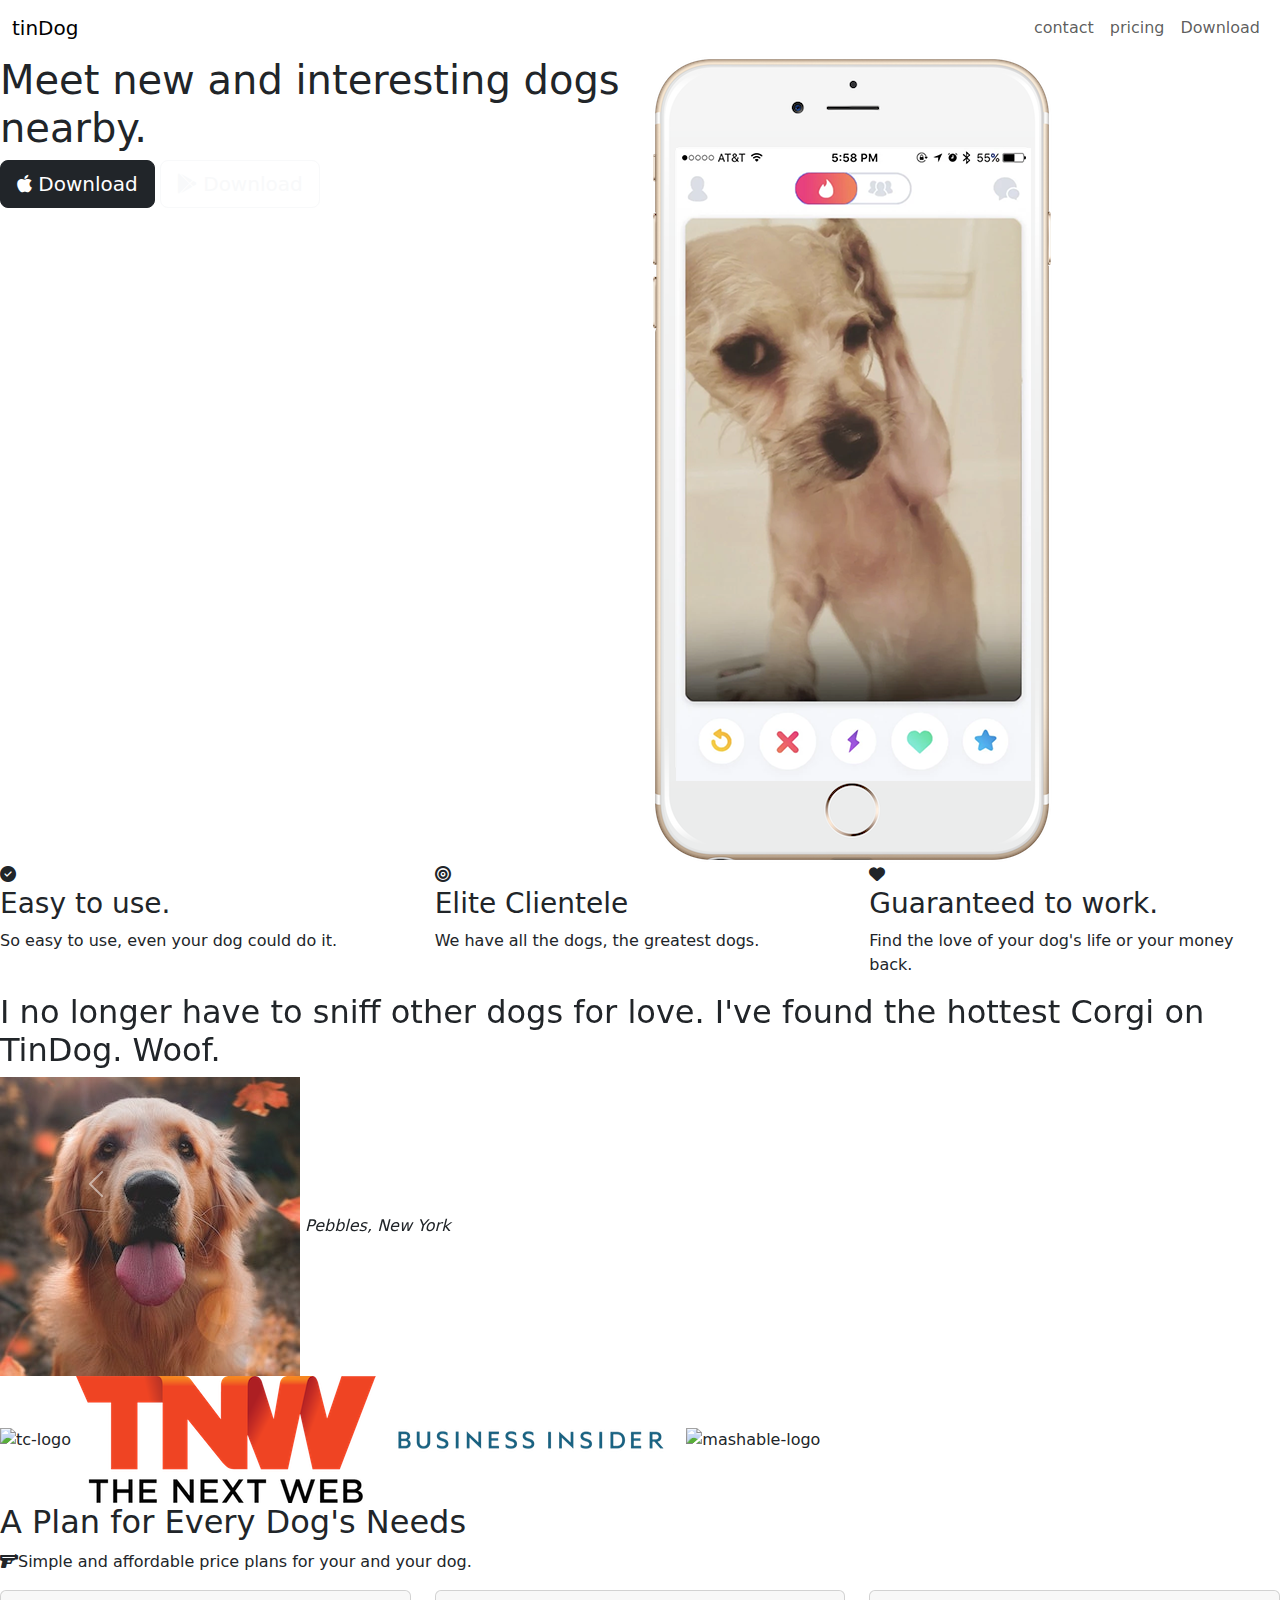
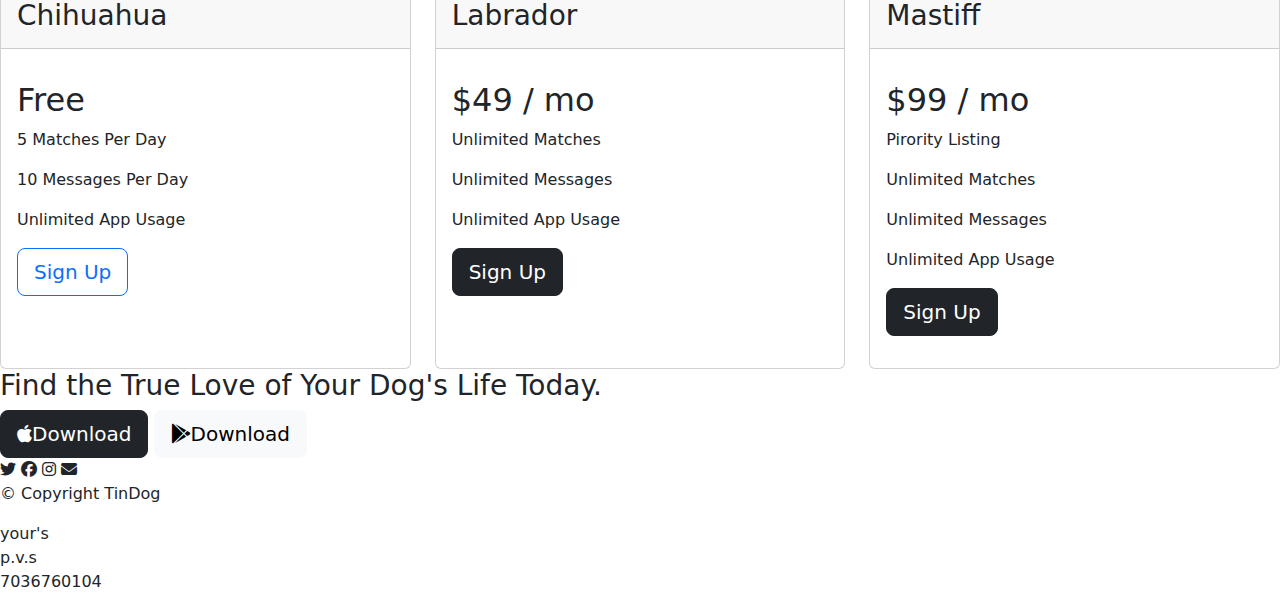
==== index.html @ dcb2fc6e "Update and rename firstbootstrap.html to index.html" ====
<!DOCTYPE html>
<html>

<head>
  <meta charset="utf-8">
  <title>tinDog</title>

            <!-- fontawesome -->
  <link rel="stylesheet" href="https://cdnjs.cloudflare.com/ajax/libs/font-awesome/6.6.0/css/all.min.css">
  <script src="https://cdnjs.cloudflare.com/ajax/libs/font-awesome/6.6.0/js/all.min.js" integrity="sha512-6sSYJqDreZRZGkJ3b+YfdhB3MzmuP9R7X1QZ6g5aIXhRvR1Y/N/P47jmnkENm7YL3oqsmI6AK+V6AD99uWDnIw==" crossorigin="anonymous" referrerpolicy="no-referrer"></script>

            <!-- css stylesheets -->
  <link href="https://cdn.jsdelivr.net/npm/bootstrap@5.3.3/dist/css/bootstrap.min.css" rel="stylesheet" integrity="sha384-QWTKZyjpPEjISv5WaRU9OFeRpok6YctnYmDr5pNlyT2bRjXh0JMhjY6hW+ALEwIH" crossorigin="anonymous">
  <link rel="stylesheet" href="D:\bootstrap\firstbootstrap.css">

            <!-- bootstrap script -->
  <script src="https://cdn.jsdelivr.net/npm/@popperjs/core@2.11.8/dist/umd/popper.min.js" integrity="sha384-I7E8VVD/ismYTF4hNIPjVp/Zjvgyol6VFvRkX/vR+Vc4jQkC+hVqc2pM8ODewa9r" crossorigin="anonymous"></script>
  <script src="https://cdn.jsdelivr.net/npm/bootstrap@5.3.3/dist/js/bootstrap.min.js" integrity="sha384-0pUGZvbkm6XF6gxjEnlmuGrJXVbNuzT9qBBavbLwCsOGabYfZo0T0to5eqruptLy" crossorigin="anonymous"></script>
  <script src="https://cdnjs.cloudflare.com/ajax/libs/bootstrap/5.3.3/js/bootstrap.min.js" integrity="sha512-ykZ1QQr0Jy/4ZkvKuqWn4iF3lqPZyij9iRv6sGqLRdTPkY69YX6+7wvVGmsdBbiIfN/8OdsI7HABjvEok6ZopQ==" crossorigin="anonymous" referrerpolicy="no-referrer"></script>
            <!-- googlefonts -->
  <link rel="preconnect" href="https://fonts.googleapis.com">
  <link rel="preconnect" href="https://fonts.gstatic.com" crossorigin>
  <link href="https://fonts.googleapis.com/css2?family=Montserrat:ital,wght@0,100..900;1,100..900&family=Ubuntu:ital,wght@0,300;0,400;0,500;0,700;1,300;1,400;1,500;1,700&display=swap" rel="stylesheet">

</head>
<body>

      <!--navbar-->

<section class="color-section" id="Title">
  <div class="container-fluid1">
    <nav class="navbar navbar-expand-lg">
  <div class="container-fluid">
    <a class="navbar-brand" href="#">tinDog</a>
    <button class="navbar-toggler" type="button" data-bs-toggle="collapse" data-bs-target="#navbarTogglerDemo01" aria-controls="navbarTogglerDemo01" aria-expanded="false" aria-label="Toggle navigation">
      <span class="navbar-toggler-icon"></span>
    </button>
    <div class="collapse navbar-collapse" id="navbarTogglerDemo01">
      <ul class="navbar-nav ms-auto">
        <li class="nav-item">
          <a class="nav-link"  href="#footer">contact</a>
        </li>
        <li class="nav-item">
          <a class="nav-link" href="#pricing">pricing</a>
        </li>
        <li class="nav-item">
          <a class="nav-link" href="#cta" >Download</a>
        </li>
      </ul>
    </div>
  </div>
</nav>

  <div class="row container-fluid2">
    <div class="col-lg-6">
      <h1 class="first-big-heading">Meet new and interesting dogs nearby.</h1>
      <button type="button" class="btn btn-dark btn-lg download-button"><i class="fa-brands fa-apple"></i> Download </button>
      <button type="button" class="btn btn-outline-light btn-lg download-button"><i class="fa-brands fa-google-play"></i> Download </button>
    </div>
    <div class="col-lg-6">
      <img class="img1" src="iphone6.png" alt="iphone-mockup">
    </div>
  </div>
</div>
  </section>


  <!-- Features -->

  <section class="white-section" id="features">
  <div class="row ">

    <div class="col-lg-4 col-md-12 col-sm-12 ">
      <i class=" awesome fas fa-check-circle"></i>
    <h3>Easy to use.</h3>
    <p class="featurep">So easy to use, even your dog could do it.</p>
    </div>

    <div class="col-lg-4 col-md-12 col-sm-12">
      <i class=" awesome fas fa-bullseye"></i>
    <h3>Elite Clientele</h3>
    <p class="featurep">We have all the dogs, the greatest dogs.</p>
    </div>

    <div class="col-lg-4 col-md-12 col-sm-12">
      <i class=" awesome fas fa-heart"></i>
    <h3>Guaranteed to work.</h3>
    <p class="featurep">Find the love of your dog's life or your money back.</p>
    </div>
  </div>

  </section>


  <!-- Testimonials -->

  <section class="color-section" id="testimonials">
    <div id="carouselExampleInterval" class="carousel slide" data-bs-ride="carousel">
  <div class="carousel-inner testimonials-pad">
    <div class="carousel-item active " data-bs-interval="3000">
      <h2 class="second-big-heading">I no longer have to sniff other dogs for love. I've found the hottest Corgi on TinDog. Woof.</h2>
      <img class="testimonials-img" src="dog-img.jpg" alt="dog-profile">
      <em>Pebbles, New York</em>

    </div>
    <div class="carousel-item" data-bs-interval="3000">
      <h2 class="second-big-heading">My dog used to be so lonely, but with TinDog's help, they've found the love of their life. I think.</h2>
      <img class="testimonials-img" src="lady-img.jpg" alt="lady-profile">
      <em>Beverly, Illinois</em>
    </div>
  </div>
  <button class=" carousel-control-prev" type="button" data-bs-target="#carouselExampleInterval" data-bs-slide="prev">
    <span class="carousel-control-prev-icon" aria-hidden="true"></span>
    <span class="visually-hidden">Previous</span>
  </button>
  <button class=" carousel-control-next" type="button" data-bs-target="#carouselExampleInterval" data-bs-slide="next">
    <span class="carousel-control-next-icon" aria-hidden="true"></span>
    <span class="visually-hidden">Next</span>
  </button>
</div>

  </section>


  <!-- Press -->

  <section class="color-section" id="press">
    <img class="pressimg" src="techcrunch.png" alt="tc-logo">
    <img class="pressimg" src="tnw.png" alt="tnw-logo">
    <img class="pressimg" src="bizinsider.png" alt="biz-insider-logo">
    <img class="pressimg" src="imashable.png" alt="mashable-logo">
  </section>


  <!-- Pricing -->

  <section class="white-section" id="pricing">

    <h2 class="second-big-heading">A Plan for Every Dog's Needs</h2>
    <p> <i class="fa-solid fa-gun"></i>Simple and affordable price plans for your and your dog.</p>


    <div class="row ">
  <div class="col-lg-4 col-md-6 col-sm-12">
    <div class="card h-100">
      <div class="card-header">
        <h3 class="card-title third-big-heading">Chihuahua</h3>
      </div>
      <div class="card-body">
          <p class="card-text">
          <h2  class="second-big-heading">Free</h2>
          <p>5 Matches Per Day</p>
          <p>10 Messages Per Day</p>
          <p>Unlimited App Usage</p>
          <button type="button" class="btn btn-lg btn-outline-primary Sign-up-btn" >Sign Up</button>
          </p>
      </div>
    </div>
  </div>
  <div class="col-lg-4 col-md-6 col-sm-12">
    <div class="card h-100">
      <div class="card-header">
        <h3 class="card-title third-big-heading">Labrador</h3>
      </div>
      <div class="card-body">
        <p class="card-text">
          <h2 class="second-big-heading">$49 / mo</h2>
          <p>Unlimited Matches</p>
          <p>Unlimited Messages</p>
          <p>Unlimited App Usage</p>
          <button type="button" class="btn btn-dark btn-lg Sign-up-btn">Sign Up</button>
         </p>
      </div>
    </div>
  </div>
  <div class="col-lg-4 col-md-12 col-sm-12">
    <div class="card h-100">
      <div class="card-header">
        <h3 class="card-title third-big-heading">Mastiff</h3>
      </div>
      <div class="card-body">
          <p class="card-text">
          <h2 class="second-big-heading">$99 / mo</h2>
          <p>Pirority Listing</p>
          <p>Unlimited Matches</p>
          <p>Unlimited Messages</p>
          <p>Unlimited App Usage</p>
          <button type="button" class="btn btn-lg btn-dark Sign-up-btn">Sign Up</button>
        </p>
      </div>
    </div>
  </div>
</div>

  </section>


  <!-- Call to Action -->

  <section class="color-section" id="cta">

    <h3 class="ctah3 first-big-heading"></i>Find the True Love of Your Dog's Life Today.</h3>
    <button type="button" class="btn btn-dark btn-lg download-button"> <i class="cta-fa fa-brands fa-apple"></i>Download</button>
    <button type="button" class="btn btn-lg btn-light download-button"> <i class="cta-fa fa-brands fa-google-play"></i>Download</button>

  </section>


  <!-- Footer -->

  <footer class="white-section" id="footer">
    <i class=" footer-fa fa-brands fa-twitter"></i>
    <i class=" footer-fa fa-brands fa-facebook"></i>
    <i class=" footer-fa fa-brands fa-instagram"></i>
    <i class="fa-solid fa-envelope"></i>
    <p>© Copyright TinDog</p>
    <p class="footerme">
      your's <br>
      p.v.s <br>
      7036760104</p>
  </footer>


</body>

</html>
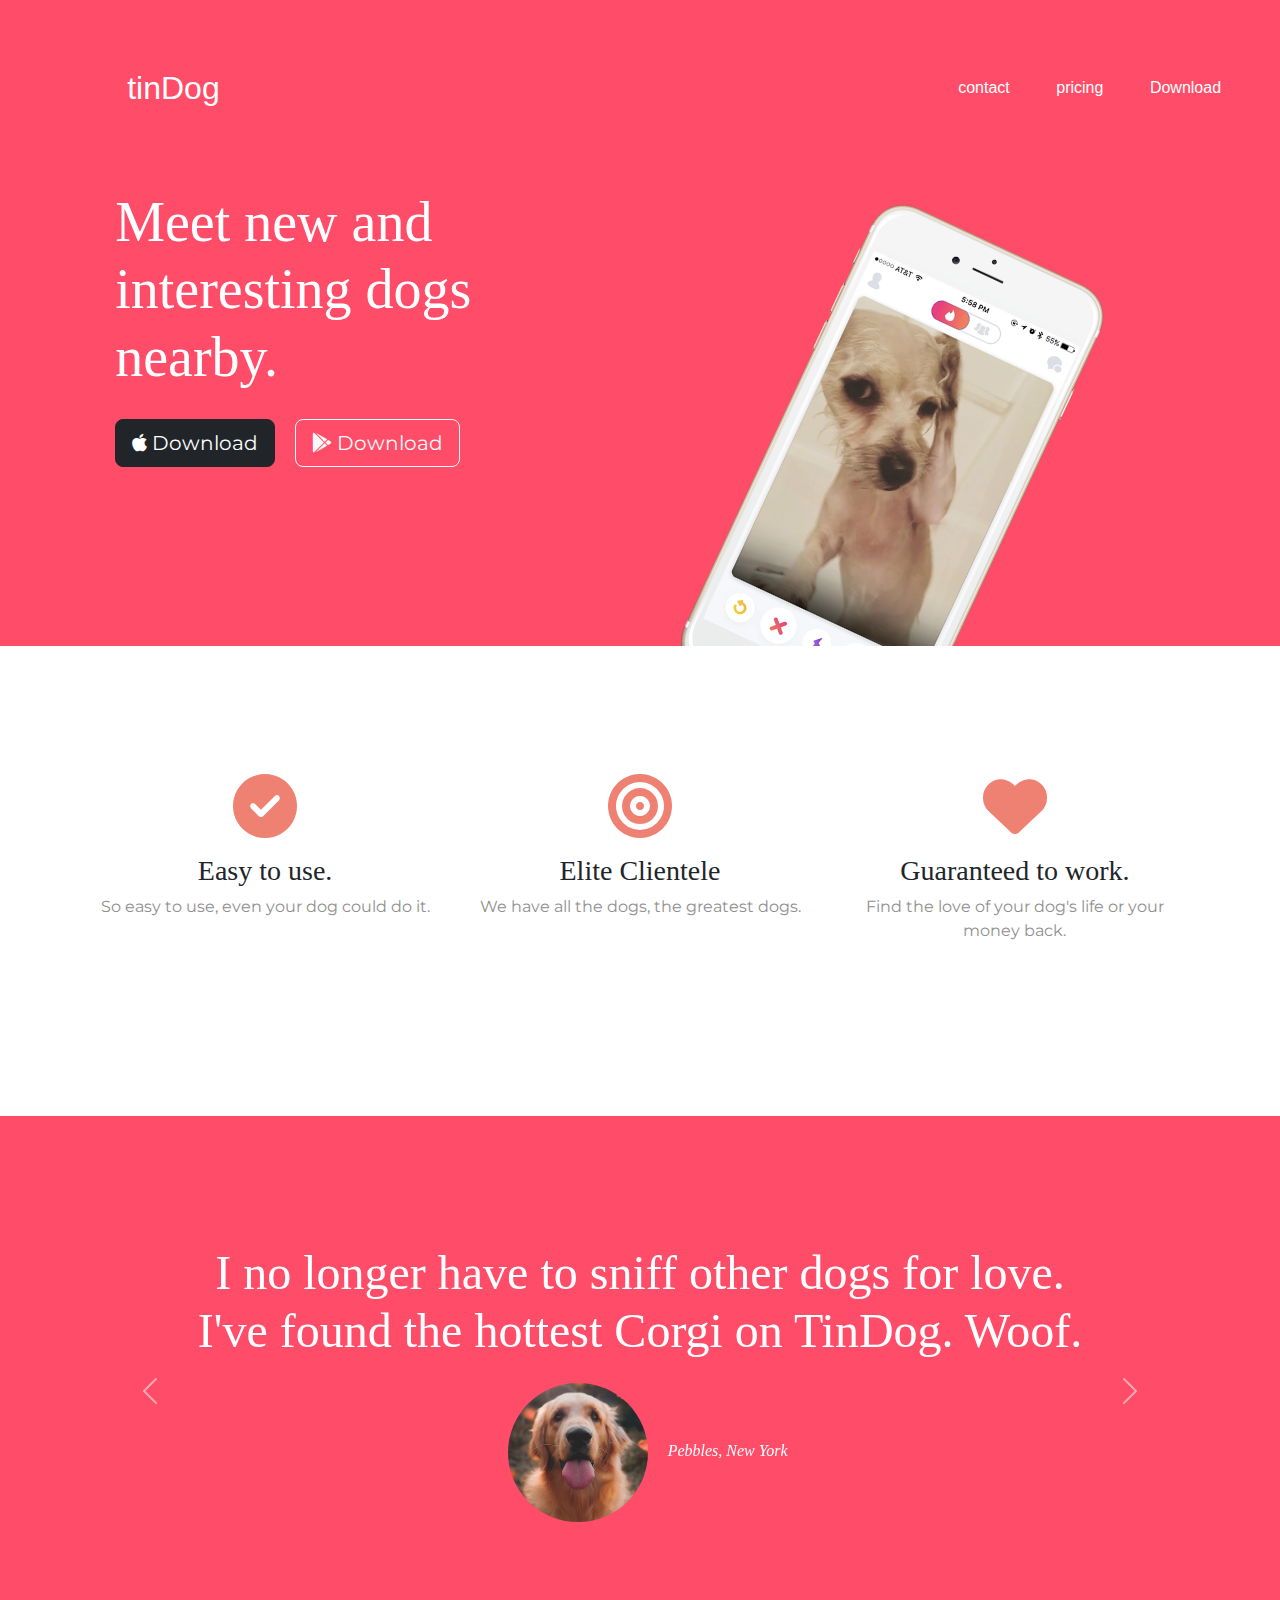
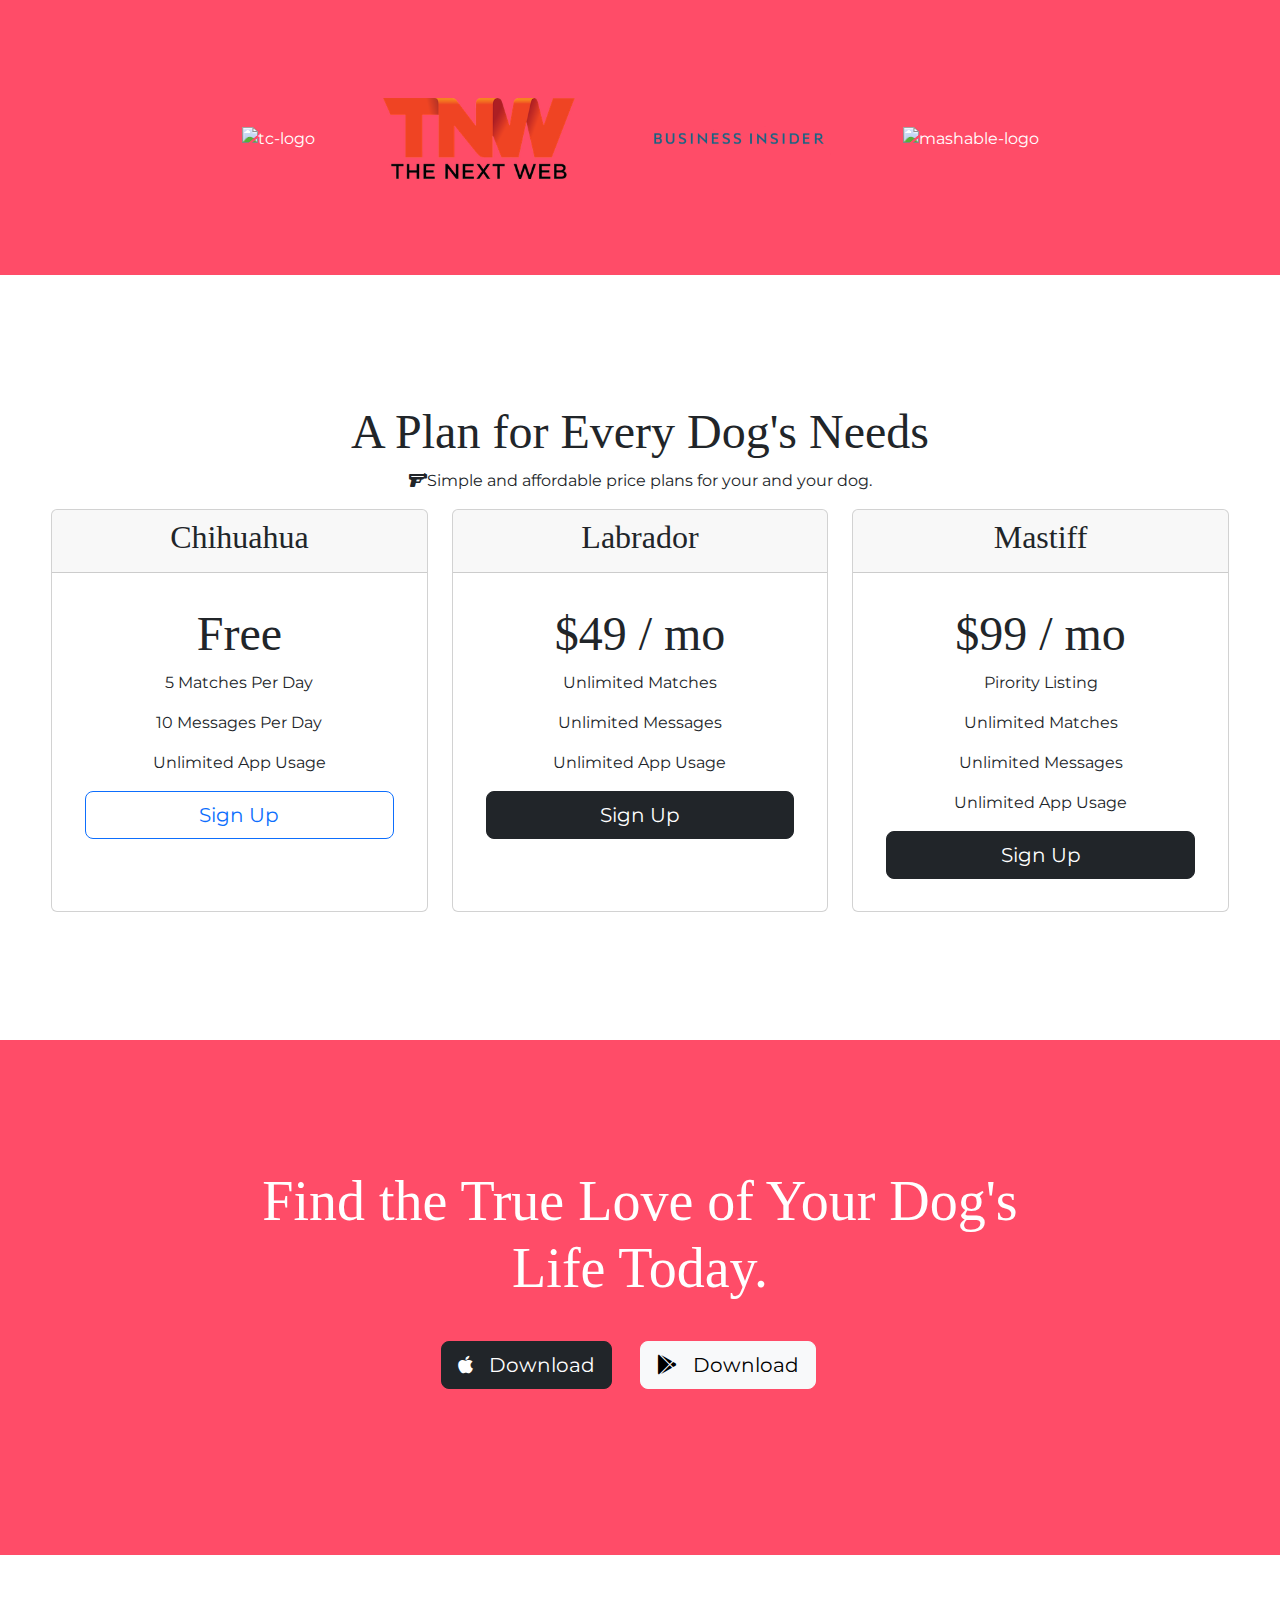
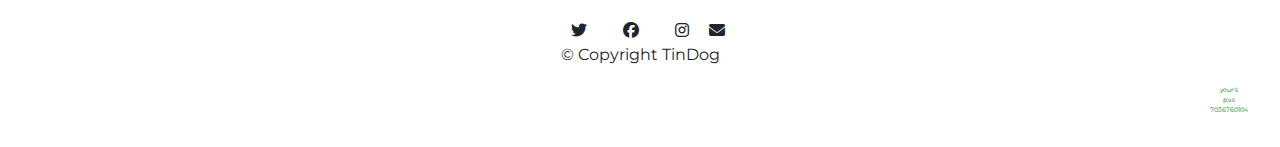
==== commit 13e5ddd7: "Update index.html" ====
--- a/index.html
+++ b/index.html
@@ -11,7 +11,7 @@
 
             <!-- css stylesheets -->
   <link href="https://cdn.jsdelivr.net/npm/bootstrap@5.3.3/dist/css/bootstrap.min.css" rel="stylesheet" integrity="sha384-QWTKZyjpPEjISv5WaRU9OFeRpok6YctnYmDr5pNlyT2bRjXh0JMhjY6hW+ALEwIH" crossorigin="anonymous">
-  <link rel="stylesheet" href="D:\bootstrap\firstbootstrap.css">
+  <link rel="stylesheet" href="firstbootstrap.css">
 
             <!-- bootstrap script -->
   <script src="https://cdn.jsdelivr.net/npm/@popperjs/core@2.11.8/dist/umd/popper.min.js" integrity="sha384-I7E8VVD/ismYTF4hNIPjVp/Zjvgyol6VFvRkX/vR+Vc4jQkC+hVqc2pM8ODewa9r" crossorigin="anonymous"></script>
--- a/firstbootstrap.css
+++ b/firstbootstrap.css
@@ -0,0 +1,186 @@
+body{
+  font-family: "Montserrat";
+  text-align: center;
+  position: relative;
+}
+.first-big-heading{
+ font-family: "Montserrat-black";
+ font-size: 3.5rem;
+ color: #fff;
+}
+.second-big-heading{
+ font-size: 3rem;
+}
+.third-big-heading{
+  font-size: 2rem;
+}
+.color-section{
+  background-color: #ff4c68;
+  color: #fff;
+}
+.white-section{
+  background-color: #fff;
+}
+h1 , h2 , h3 {
+  font-family: "Montserrat-bold"
+}
+     /* title */
+
+#Title{
+  text-align: left;
+}
+.container-fluid1{
+  padding: 4% 9% ;
+}
+@media (max-width : 768px) {
+  #Title{
+    padding: 10% 1%;
+  }
+  .first-big-heading{
+    font-size: 2.5rem;
+  }
+}
+
+      /* navabar */
+.container-fluid{
+  padding-bottom: 4rem;
+}
+.navbar{
+  font-family: sans-serif;
+}
+.navbar-brand{
+  font-size: 2rem;
+  color: #fff;
+}
+.nav-item{
+  padding: 0% 7%;
+}
+.nav-link{
+  color: #fff;
+}
+
+     /* download button */
+
+.download-button{
+ margin: 4% 3% 5% 0;
+}
+
+     /* image1 */
+.img1{
+  width: 50%;
+  margin-left: 7rem;
+  margin-top: 2rem;
+  transform: rotate(25deg);
+  position: relative;
+}
+@media (max-width : 990px) {
+  .img1{
+    width: 30%;
+  }
+}
+/* features */
+
+#features{
+  padding: 10% 7% 1% 7%;
+  bottom: 9rem;
+  position: relative;
+  z-index: 1;
+}
+.featurep{
+  color: #8f8f8f;
+}
+    /* fontawesome */
+.awesome{
+  font-size: 4rem;
+  color: #ef8172;
+  margin-bottom: 1rem;
+}
+.awesome:hover{
+  color: #ff4c68;
+}
+@media (max-width : 1024px) {
+  #features {
+    padding: 7% 2% 0% 2%;
+  }
+}
+
+   /* testimonials */
+
+#testimonials{
+  padding: 10% 5% 10% 5%;
+  font-family: "Montserrat-bold";
+}
+.testimonials-img{
+  width: 15%;
+  border-radius:100%;
+  margin: 1rem;
+}
+.testimonials-pad{
+  padding-left: 7rem;
+  padding-right: 7rem;
+}
+@media (max-width : 1024px) {
+  #testimonials{
+    padding:9% 0% ;
+  }
+  .second-big-heading{
+    font-size: 2rem;
+  }
+  .Testimonials-img{
+    width: 10%;
+  }
+}
+ /* press */
+ #press{
+   padding-bottom: 4rem;
+ }
+ .pressimg{
+   width: 15%;
+   margin: 2rem;
+ }
+
+    /* pricing */
+
+  #pricing{
+    padding : 10% 4%;
+  }
+  .Sign-up-btn{
+    width: 90%
+  }
+  @media (max-width :1024px ) {
+    #pricing {
+      padding: 7% 4%;
+      text-align: center;
+    }
+  }
+
+
+   /* cta */
+  #cta{
+     padding : 10% 20% ;
+   }
+   .cta-fa{
+     padding-right: 1rem;
+   }
+   @media (max-width : 1024px) {
+     .ctah3{
+       padding: 7% 2%;
+       font-size: 2rem;
+     }
+   }
+
+    /* footer */
+  #footer{
+    padding: 4rem;
+  }
+  .footer-fa{
+    margin-left: 1rem;
+    margin-right: 1rem;
+  }
+  .footerme{
+    position: absolute;
+    right: 2rem;
+    bottom: 1rem;
+    color: green;
+    font-size: 0.4rem;
+  }
